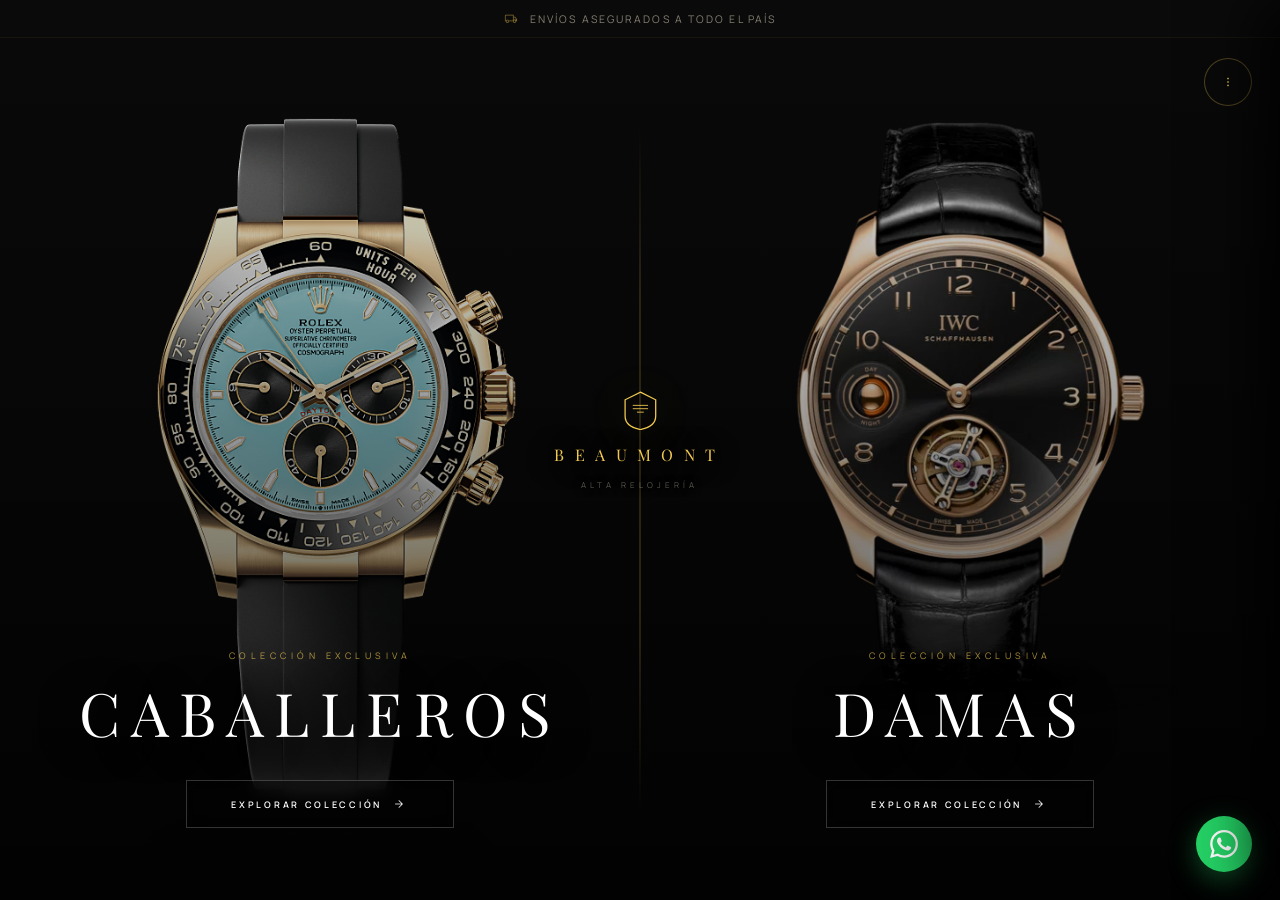
==== index.html @ 64264595 "Alineación visual de esferas (diales) para Damas y Caballeros en Mobile" ====
<!DOCTYPE html>
<html lang="es">
<head>
<meta charset="utf-8"/>
<meta name="viewport" content="width=device-width, initial-scale=1.0"/>
<title>BEAUMONT — Alta Relojería | Ecuador</title>
<meta name="description" content="Beaumont. Alta relojería curada por Donato Toscano. Relojes de lujo para caballeros y damas. Rolex, Patek Philippe, Audemars Piguet, Omega — directos desde Ecuador."/>
<meta name="keywords" content="relojes de lujo ecuador, alta relojería, rolex ecuador, patek philippe, beaumont watches"/>
<meta property="og:title" content="BEAUMONT — Alta Relojería"/>
<meta property="og:description" content="Relojes de lujo para caballeros y damas. Autenticidad 100% garantizada."/>
<meta property="og:type" content="website"/>

<link rel="icon" type="image/svg+xml" href="data:image/svg+xml,%3Csvg width='40' height='46' viewBox='0 0 40 46' fill='none' xmlns='http://www.w3.org/2000/svg'%3E%3Cpath d='M20 2L38 11V30C38 40 30 44 20 46C10 44 2 40 2 30V11L20 2Z' stroke='%23f2ca50' stroke-width='3' fill='none'/%3E%3Crect x='11' y='17' width='18' height='2' fill='%23f2ca50'/%3E%3Crect x='11' y='21' width='18' height='2' fill='%23f2ca50'/%3E%3Crect x='16' y='25' width='8' height='2' fill='%23f2ca50'/%3E%3C/svg%3E"/>

<link rel="preconnect" href="https://fonts.googleapis.com"/>
<link rel="preconnect" href="https://fonts.gstatic.com" crossorigin/>
<link href="https://fonts.googleapis.com/css2?family=Playfair+Display:ital,wght@0,400..900;1,400..900&family=Manrope:wght@200..800&display=swap" rel="stylesheet"/>
<link href="https://fonts.googleapis.com/css2?family=Material+Symbols+Outlined:wght,FILL@100..700,0..1&display=swap" rel="stylesheet"/>

<style>
*, *::before, *::after { box-sizing: border-box; margin: 0; padding: 0; }
:root {
  --gold: #f2ca50;
  --gold-dim: #c5a12a;
  --surface: #070707;
  --text: #e5e2e1;
  --font-serif: 'Playfair Display', Georgia, serif;
  --font-sans: 'Manrope', sans-serif;
}
html { scroll-behavior: smooth; }
body {
  background: var(--surface);
  color: var(--text);
  font-family: var(--font-sans);
  -webkit-font-smoothing: antialiased;
  overflow: hidden; /* No scroll on landing */
  height: 100vh;
}
.mso {
  font-family: 'Material Symbols Outlined';
  font-variation-settings: 'FILL' 0, 'wght' 300;
  display: inline-block; line-height: 1; user-select: none;
}

/* ================================================================
   ANNOUNCEMENT BAR
================================================================ */
#announcement-bar {
  position: fixed; top: 0; left: 0; width: 100%; height: 38px;
  background: #0a0a0a;
  border-bottom: 1px solid rgba(242,202,80,0.06);
  z-index: 100;
  display: flex; align-items: center; justify-content: center;
  overflow: hidden;
}
.announce-track {
  position: relative; width: 100%; height: 100%;
  display: flex; align-items: center; justify-content: center;
}
.announce-msg {
  position: absolute; inset: 0;
  display: flex; align-items: center; justify-content: center; gap: 10px;
  font-size: 10.5px; letter-spacing: 0.2em; text-transform: uppercase;
  color: rgba(200,190,170,0.65);
  opacity: 0; transform: translateY(12px);
  transition: opacity 0.6s ease, transform 0.6s ease;
}
.announce-msg.active { opacity: 1; transform: translateY(0); }
.announce-msg .mso { font-size: 14px; color: var(--gold); opacity: 0.5; }

/* ================================================================
   FULLSCREEN HERO — The Gateway
================================================================ */
#hero-gateway {
  position: fixed; inset: 0;
  display: grid; grid-template-columns: 1fr 1fr;
  margin-top: 38px;
  height: calc(100vh - 38px);
}

/* Each card fills its half */
.gw-card {
  position: relative; overflow: hidden;
  display: flex; flex-direction: column;
  align-items: center; justify-content: flex-end;
  padding: 0 40px 72px;
  text-decoration: none;
  cursor: pointer;
}
.gw-card-bg {
  position: absolute; inset: 0;
  background-size: 100%; background-position: center 20%; background-repeat: no-repeat;
  transition: transform 1.6s cubic-bezier(0.25,0.46,0.45,0.94);
}
.gw-card:hover .gw-card-bg { transform: scale(1.06); }
#gw-men .gw-card-bg { background-size: 110%; background-position: center 30%; }
#gw-women .gw-card-bg { background-size: 105%; background-position: center 18%; }

.gw-card-overlay {
  position: absolute; inset: 0;
  background: linear-gradient(180deg,
    rgba(0,0,0,0.10) 0%,
    rgba(0,0,0,0.35) 40%,
    rgba(0,0,0,0.80) 100%
  );
  transition: background 0.6s;
}
.gw-card:hover .gw-card-overlay {
  background: linear-gradient(180deg,
    rgba(0,0,0,0.20) 0%,
    rgba(0,0,0,0.45) 40%,
    rgba(0,0,0,0.88) 100%
  );
}

/* Beaumont Logo — centered in the intersection */
.gw-logo {
  position: fixed;
  top: 50%; left: 50%;
  transform: translate(-50%, -60%);
  z-index: 20;
  display: flex; flex-direction: column; align-items: center; gap: 14px;
  pointer-events: none;
}
.gw-logo svg { filter: drop-shadow(0 2px 20px rgba(242,202,80,0.25)); }
.gw-logo-name {
  font-family: var(--font-serif);
  font-size: 16px; letter-spacing: 0.65em;
  color: var(--gold); text-transform: uppercase;
  text-shadow: 0 2px 30px rgba(0,0,0,0.8);
}
.gw-logo-sub {
  font-size: 8px; letter-spacing: 0.5em; text-transform: uppercase;
  color: rgba(200,190,170,0.45);
  text-shadow: 0 1px 10px rgba(0,0,0,0.9);
}

/* Card content */
.gw-content {
  position: relative; z-index: 5;
  text-align: center;
  transform: translateY(0);
  transition: transform 0.5s ease;
}
.gw-card:hover .gw-content { transform: translateY(-8px); }

.gw-eyebrow {
  font-size: 9px; letter-spacing: 0.5em; text-transform: uppercase;
  color: var(--gold); margin-bottom: 10px; opacity: 0.7;
}
.gw-title {
  font-family: var(--font-serif);
  font-size: clamp(32px, 5vw, 60px);
  font-weight: 400; letter-spacing: 0.18em;
  color: #fff; text-transform: uppercase;
  margin: 0 0 28px;
  text-shadow: 0 4px 40px rgba(0,0,0,0.6);
}
.gw-btn {
  display: inline-flex; align-items: center; gap: 10px;
  padding: 16px 44px;
  border: 1px solid rgba(255,255,255,0.2);
  background: rgba(0,0,0,0.3);
  backdrop-filter: blur(8px);
  color: #fff; font-family: var(--font-sans);
  font-size: 9px; font-weight: 600; letter-spacing: 0.3em; text-transform: uppercase;
  transition: all 0.45s;
}
.gw-card:hover .gw-btn {
  background: var(--gold); border-color: var(--gold);
  color: #0a0a00;
  box-shadow: 0 8px 40px rgba(242,202,80,0.25);
}

/* Vertical gold divider */
.gw-divider {
  position: fixed;
  top: calc(38px + 10%); bottom: 10%;
  left: 50%; transform: translateX(-50%);
  width: 1px;
  background: linear-gradient(180deg, transparent 0%, rgba(242,202,80,0.3) 25%, rgba(242,202,80,0.3) 75%, transparent 100%);
  z-index: 15;
  pointer-events: none;
}

/* ================================================================
   SIDE MENU BARRA LATERAL
================================================================ */
.sidebar-btn {
  position: fixed; top: 58px; right: 28px; z-index: 101;
  width: 48px; height: 48px; border-radius: 50%;
  background: rgba(10,10,10,0.8); border: 1px solid rgba(242,202,80,0.3);
  display: flex; align-items: center; justify-content: center;
  color: var(--gold); cursor: pointer; backdrop-filter: blur(12px);
  transition: all 0.3s;
}
.sidebar-btn:hover { background: var(--gold); color: #000; transform: scale(1.05); }
.side-drawer {
  position: fixed; top: 0; right: -320px; width: 320px; height: 100vh;
  background: rgba(8,7,6,0.98); backdrop-filter: blur(30px);
  border-left: 1px solid rgba(242,202,80,0.15); z-index: 1000;
  padding: 80px 40px; transition: right 0.5s cubic-bezier(0.2,0.8,0.2,1);
  box-shadow: -20px 0 60px rgba(0,0,0,0.9);
}
.side-drawer.open { right: 0; }
.side-drawer-close {
  position: absolute; top: 28px; right: 28px;
  background: none; border: none; color: #888;
  cursor: pointer; transition: color 0.3s;
}
.side-drawer-close:hover { color: #fff; }
.side-drawer-logo { margin-bottom: 50px; text-align: center; }
.side-drawer-logo svg { filter: drop-shadow(0 2px 10px rgba(242,202,80,0.2)); width: 28px; }
.side-nav { display: flex; flex-direction: column; gap: 24px; }
.side-nav a {
  text-decoration: none; color: #e5e2e1; font-family: var(--font-sans);
  font-size: 11px; letter-spacing: 0.25em; text-transform: uppercase;
  transition: all 0.3s; font-weight: 600; display: flex; align-items: center; gap: 12px;
}
.side-nav a .mso { font-size: 16px; color: var(--gold); opacity: 0.7; }
.side-nav a:hover { color: var(--gold); transform: translateX(8px); }
.side-nav a:hover .mso { opacity: 1; }

/* ================================================================
   WHATSAPP FAB
================================================================ */
.wa-fab {
  position: fixed; bottom: 28px; right: 28px; z-index: 999;
  width: 56px; height: 56px; background: #25D366; border-radius: 50%;
  display: flex; align-items: center; justify-content: center; color: #fff;
  box-shadow: 0 8px 28px rgba(37,211,102,0.35);
  transition: transform 0.3s cubic-bezier(0.4,0,0.2,1);
  text-decoration: none;
}
.wa-fab:hover { transform: scale(1.1) translateY(-4px); }
.wa-fab svg { width: 28px; height: 28px; }

/* ================================================================
   RESPONSIVE
================================================================ */
@media (max-width: 768px) {
  #announcement-bar { height: 34px; }
  #announcement-bar .announce-msg { font-size: 8px; letter-spacing: 0.12em; }
  
  #hero-gateway { margin-top: 34px; height: calc(100vh - 34px); }
  
  #gw-men .gw-card-bg { background-size: 260%; background-position: center 48%; }
  #gw-women .gw-card-bg { background-size: 250%; background-position: center 30%; }

  .gw-card { padding: 0 20px 48px; }
  .gw-title { font-size: 26px !important; letter-spacing: 0.12em; }
  .gw-btn { padding: 13px 28px; font-size: 7.5px; letter-spacing: 0.2em; }
  .gw-eyebrow { font-size: 7px; letter-spacing: 0.35em; }
  
  .gw-logo-name { font-size: 12px; letter-spacing: 0.4em; }
  .gw-logo svg { width: 24px; height: 28px; }
  .gw-logo-sub { font-size: 6.5px; }
  
  .wa-fab { bottom: 20px; right: 20px; width: 50px; height: 50px; }
  .wa-fab svg { width: 24px; height: 24px; }
}

@media (max-width: 420px) {
  .gw-title { font-size: 22px !important; }
  .gw-btn { padding: 11px 22px; }
  .gw-card { padding: 0 14px 36px; }
}
</style>
</head>
<body>

<!-- ===== ANNOUNCEMENT BAR ===== -->
<div id="announcement-bar" aria-label="Anuncios">
  <div class="announce-track">
    <div class="announce-msg active" id="ann-1">
      <span class="mso">local_shipping</span>
      Envíos asegurados a todo el país
    </div>
    <div class="announce-msg" id="ann-2">
      <span class="mso">verified</span>
      Garantía de maquinaria · 12 meses
    </div>
    <div class="announce-msg" id="ann-3">
      <span class="mso">inventory_2</span>
      Empaque de lujo incluido en cada pieza
    </div>
  </div>
</div>

<!-- ===== BEAUMONT LOGO — Centered ===== -->
<div class="gw-logo">
  <svg width="34" height="40" viewBox="0 0 40 46" fill="none">
    <path d="M20 2L38 11V30C38 40 30 44 20 46C10 44 2 40 2 30V11L20 2Z" stroke="#f2ca50" stroke-width="1.5" fill="none"/>
    <rect x="11" y="17" width="18" height="1" fill="#f2ca50"/>
    <rect x="11" y="21" width="18" height="1" fill="#f2ca50"/>
    <rect x="16" y="25" width="8" height="1" fill="#f2ca50"/>
  </svg>
  <div class="gw-logo-name">Beaumont</div>
  <div class="gw-logo-sub">Alta Relojería</div>
</div>

<!-- ===== GOLD DIVIDER ===== -->
<div class="gw-divider"></div>

<!-- ===== SIDEBAR MENU WIDGET (Tres puntitos) ===== -->
<div class="sidebar-btn" onclick="toggleSidebar()" aria-label="Menú Principal">
  <span class="mso">more_vert</span>
</div>

<div class="side-drawer" id="side-drawer">
  <button class="side-drawer-close" onclick="toggleSidebar()"><span class="mso" style="font-size:32px;">close</span></button>
  <div class="side-drawer-logo">
    <svg width="28" viewBox="0 0 40 46" fill="none"><path d="M20 2L38 11V30C38 40 30 44 20 46C10 44 2 40 2 30V11L20 2Z" stroke="#f2ca50" stroke-width="2" fill="none"/></svg>
  </div>
  <nav class="side-nav">
    <a href="index.html"><span class="mso">home</span> Inicio</a>
    <a href="nosotros.html"><span class="mso">auto_awesome</span> Nuestra Historia</a>
    <a href="coleccion.html"><span class="mso">view_carousel</span> Catálogo Completo</a>
    <a href="coleccion.html"><span class="mso">man</span> Relojes Caballeros</a>
    <a href="coleccion.html"><span class="mso">woman</span> Relojes Damas</a>
    <a href="coleccion.html#trust-section"><span class="mso">verified</span> Garantía y Envíos</a>
    <a href="https://wa.me/593900000000" target="_blank"><span class="mso">chat</span> Asesoría WhatsApp</a>
  </nav>
</div>

<!-- ===== HERO GATEWAY ===== -->
<div id="hero-gateway">

  <!-- CABALLEROS -->
  <a href="coleccion.html" class="gw-card" id="gw-men">
    <div class="gw-card-bg" style="background-image: url('imagenes Beamount/m126518ln-0014-8.webp'); background-color: #0a0a0a;"></div>
    <div class="gw-card-overlay"></div>
    <div class="gw-content">
      <div class="gw-eyebrow">Colección Exclusiva</div>
      <h1 class="gw-title">Caballeros</h1>
      <div class="gw-btn">
        Explorar Colección
        <span class="mso" style="font-size:14px;">arrow_forward</span>
      </div>
    </div>
  </a>

  <!-- DAMAS -->
  <a href="coleccion.html" class="gw-card" id="gw-women">
    <div class="gw-card-bg" style="background-image: url('imagenes Beamount/IW545901.webp'); background-color: #0a0a0a;"></div>
    <div class="gw-card-overlay"></div>
    <div class="gw-content">
      <div class="gw-eyebrow">Colección Exclusiva</div>
      <h1 class="gw-title">Damas</h1>
      <div class="gw-btn">
        Explorar Colección
        <span class="mso" style="font-size:14px;">arrow_forward</span>
      </div>
    </div>
  </a>

</div>

<!-- ===== WHATSAPP FAB ===== -->
<a href="https://wa.me/593900000000" target="_blank" class="wa-fab" aria-label="WhatsApp">
  <svg viewBox="0 0 24 24" fill="currentColor"><path d="M17.472 14.382c-.297-.149-1.758-.867-2.03-.967-.273-.099-.471-.148-.67.15-.197.297-.767.966-.94 1.164-.173.199-.347.223-.644.075-.297-.15-1.255-.463-2.39-1.475-.883-.788-1.48-1.761-1.653-2.059-.173-.297-.018-.458.13-.606.134-.133.298-.347.446-.52.149-.174.198-.298.298-.497.099-.198.05-.371-.025-.52-.075-.149-.669-1.612-.916-2.207-.242-.579-.487-.5-.669-.51-.173-.008-.371-.01-.57-.01-.198 0-.52.074-.792.372-.272.297-1.04 1.016-1.04 2.479 0 1.462 1.065 2.875 1.213 3.074.149.198 2.096 3.2 5.077 4.487.709.306 1.262.489 1.694.625.712.227 1.36.195 1.871.118.571-.085 1.758-.719 2.006-1.413.248-.694.248-1.289.173-1.413-.074-.124-.272-.198-.57-.347m-5.421 7.403h-.004a9.87 9.87 0 01-5.031-1.378l-.361-.214-3.741.982.998-3.648-.235-.374a9.86 9.86 0 01-1.51-5.26c.001-5.45 4.436-9.884 9.888-9.884 2.64 0 5.122 1.03 6.988 2.898a9.825 9.825 0 012.893 6.994c-.003 5.45-4.437 9.884-9.885 9.884m8.413-18.297A11.815 11.815 0 0012.05 0C5.495 0 .16 5.335.157 11.892c0 2.096.547 4.142 1.588 5.945L.057 24l6.305-1.654a11.882 11.882 0 005.683 1.448h.005c6.554 0 11.89-5.335 11.893-11.893a11.821 11.821 0 00-3.48-8.413Z"/></svg>
</a>

<!-- ===== SCRIPTS ===== -->
<script>
(function() {
  const msgs = document.querySelectorAll('.announce-msg');
  if (msgs.length < 2) return;
  let current = 0;
  setInterval(() => {
    msgs[current].classList.remove('active');
    current = (current + 1) % msgs.length;
    msgs[current].classList.add('active');
  }, 3500);
})();

function toggleSidebar() {
  document.getElementById('side-drawer').classList.toggle('open');
}
</script>

</body>
</html>
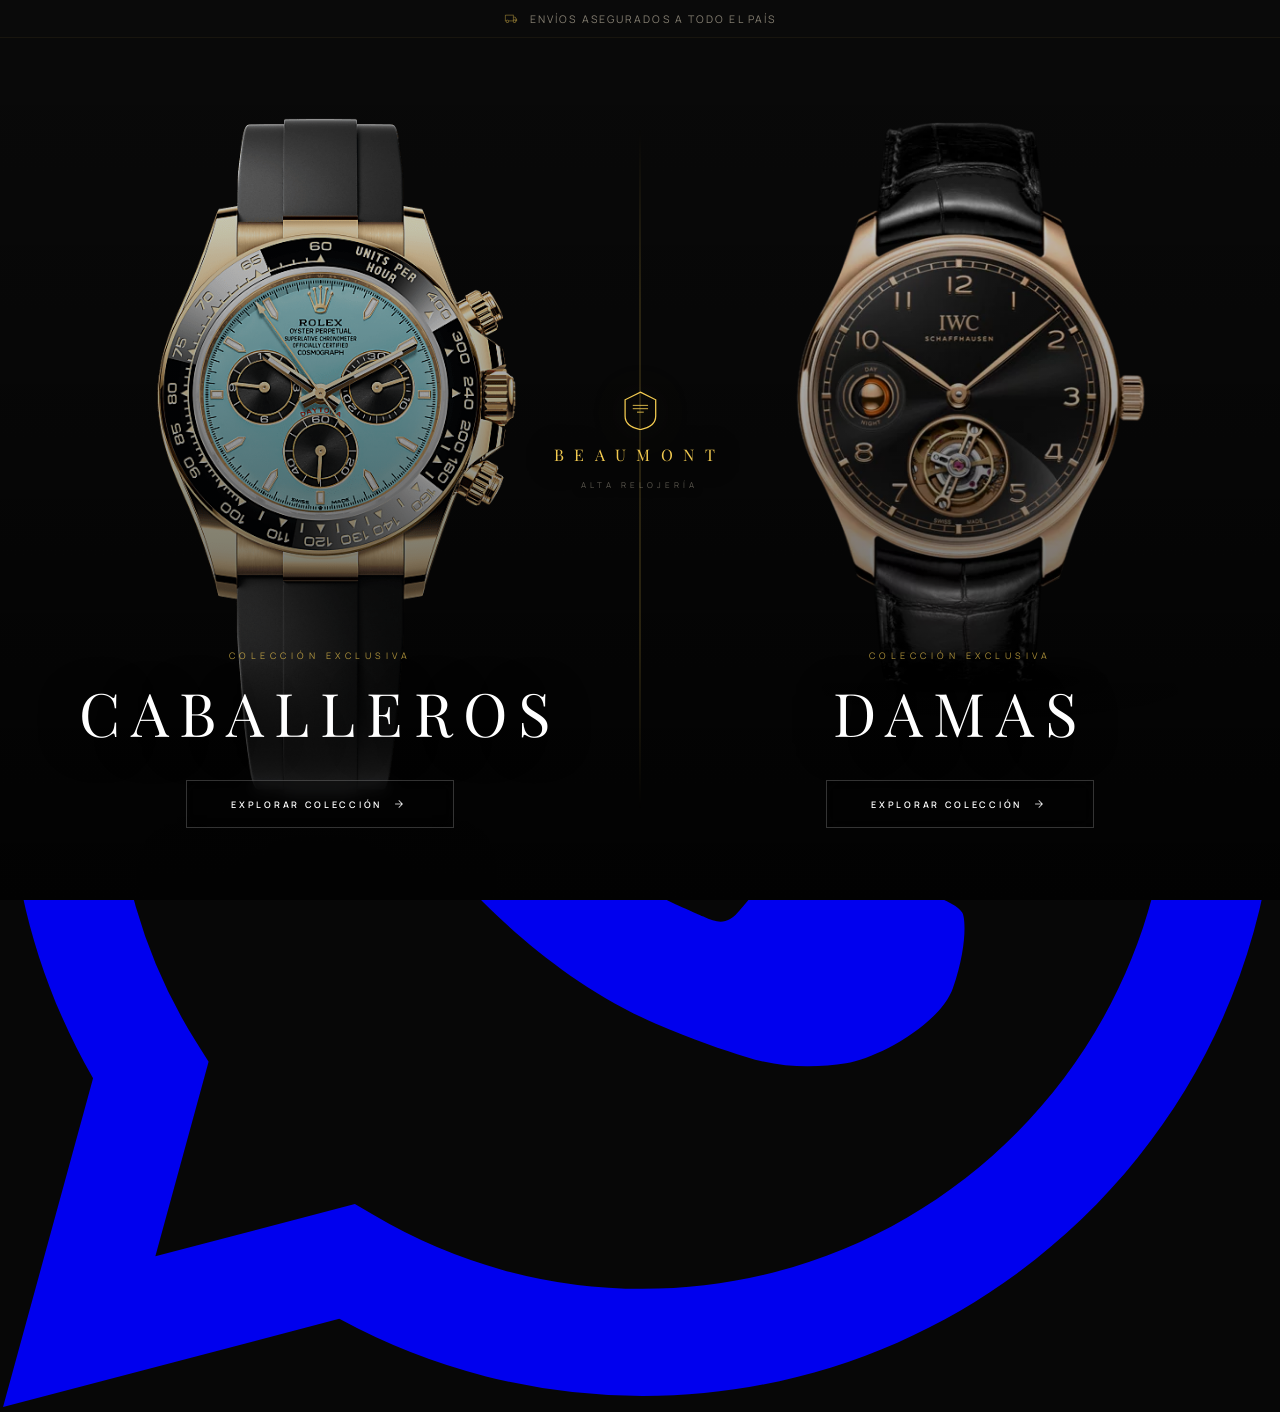
==== commit 08bd2f2a: "Menú lateral modernizado a botón hamburgesa en oro sólido para máxima visibilidad" ====
--- a/index.html
+++ b/index.html
@@ -187,14 +187,16 @@
    SIDE MENU BARRA LATERAL
 ================================================================ */
 .sidebar-btn {
-  position: fixed; top: 58px; right: 28px; z-index: 101;
-  width: 48px; height: 48px; border-radius: 50%;
-  background: rgba(10,10,10,0.8); border: 1px solid rgba(242,202,80,0.3);
+.sidebar-btn {
+  position: fixed; top: 18px; right: 28px; z-index: 101;
+  width: 52px; height: 52px; border-radius: 50%;
+  background: var(--gold); border: 2px solid #e0b42f;
   display: flex; align-items: center; justify-content: center;
-  color: var(--gold); cursor: pointer; backdrop-filter: blur(12px);
+  color: #000; cursor: pointer; backdrop-filter: blur(12px);
+  box-shadow: 0 4px 24px rgba(242,202,80,0.3);
   transition: all 0.3s;
 }
-.sidebar-btn:hover { background: var(--gold); color: #000; transform: scale(1.05); }
+.sidebar-btn:hover { background: #fff; color: #000; border-color: #fff; transform: scale(1.08); }
 .side-drawer {
   position: fixed; top: 0; right: -320px; width: 320px; height: 100vh;
   background: rgba(8,7,6,0.98); backdrop-filter: blur(30px);
@@ -304,7 +306,7 @@
 
 <!-- ===== SIDEBAR MENU WIDGET (Tres puntitos) ===== -->
 <div class="sidebar-btn" onclick="toggleSidebar()" aria-label="Menú Principal">
-  <span class="mso">more_vert</span>
+  <span class="mso" style="font-size:24px; font-weight: 800; color: #000;">menu</span>
 </div>
 
 <div class="side-drawer" id="side-drawer">
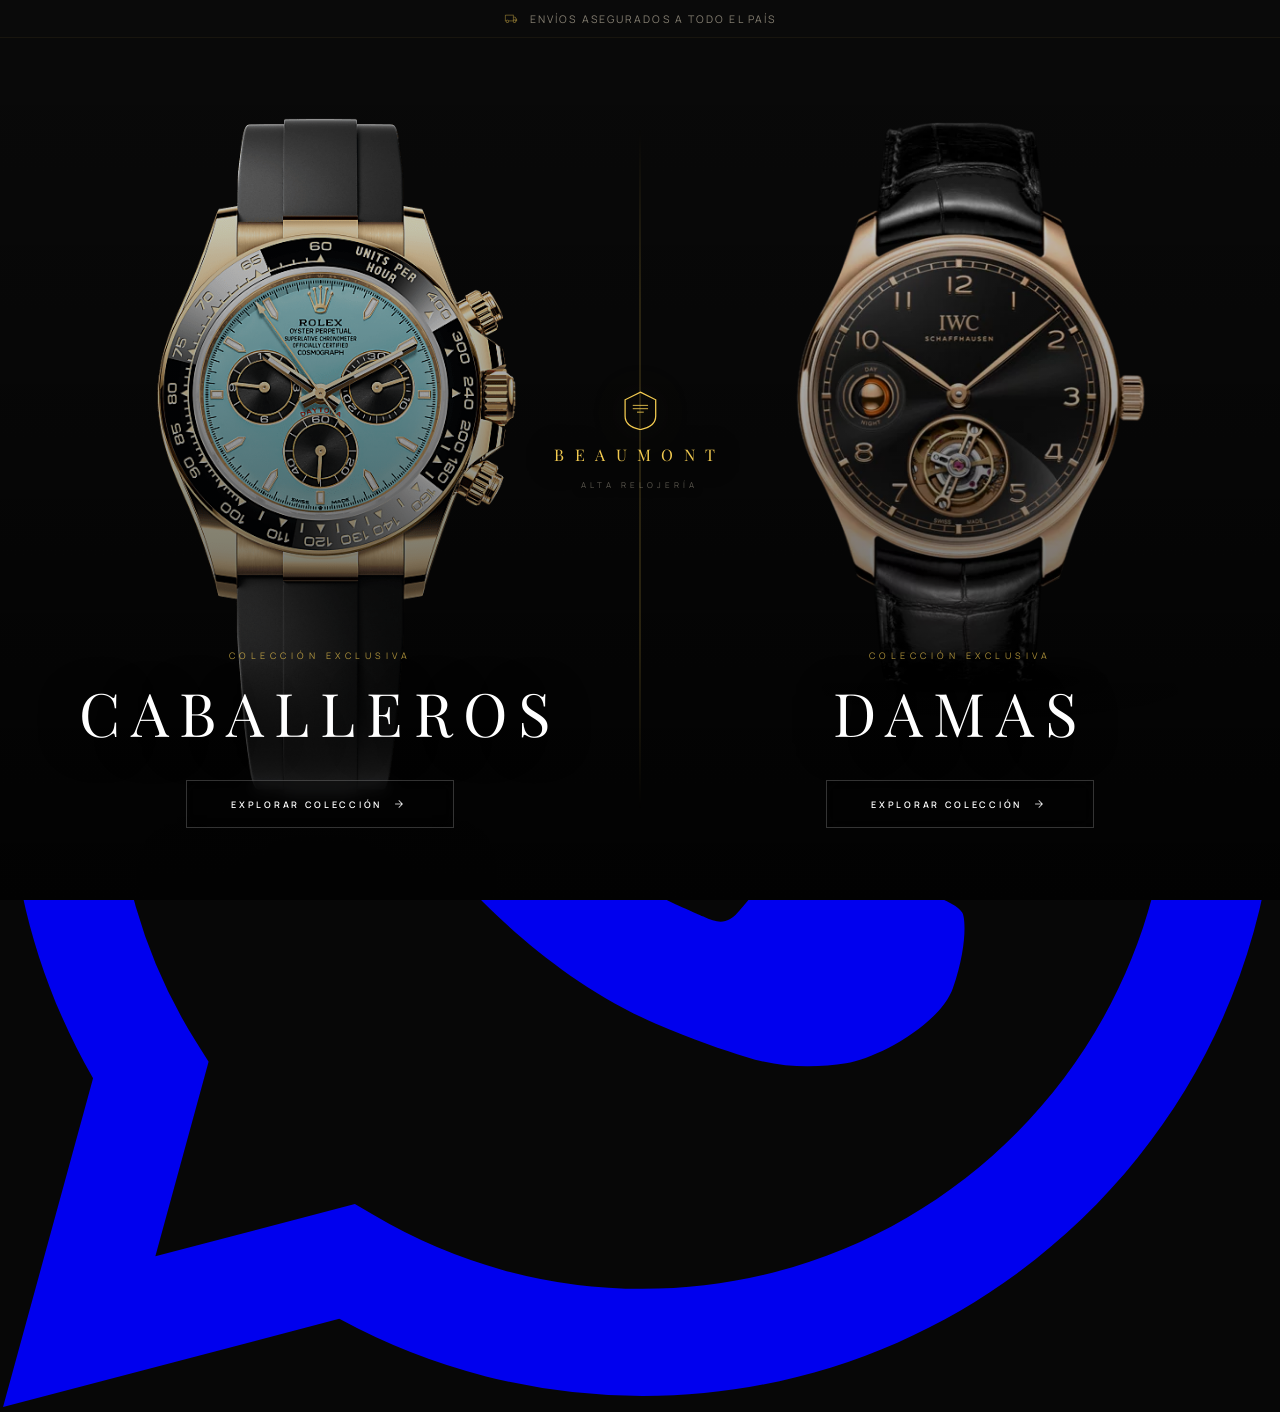
==== commit cf01d489: "Ajuste de posición botón menú para que no se oculte en mobile" ====
--- a/index.html
+++ b/index.html
@@ -188,7 +188,7 @@
 ================================================================ */
 .sidebar-btn {
 .sidebar-btn {
-  position: fixed; top: 18px; right: 28px; z-index: 101;
+  position: fixed; top: 28px; left: 50%; transform: translateX(-50%); z-index: 101;
   width: 52px; height: 52px; border-radius: 50%;
   background: var(--gold); border: 2px solid #e0b42f;
   display: flex; align-items: center; justify-content: center;
@@ -196,7 +196,7 @@
   box-shadow: 0 4px 24px rgba(242,202,80,0.3);
   transition: all 0.3s;
 }
-.sidebar-btn:hover { background: #fff; color: #000; border-color: #fff; transform: scale(1.08); }
+.sidebar-btn:hover { background: #fff; color: #000; border-color: #fff; transform: translate(-50%, -4px); }
 .side-drawer {
   position: fixed; top: 0; right: -320px; width: 320px; height: 100vh;
   background: rgba(8,7,6,0.98); backdrop-filter: blur(30px);
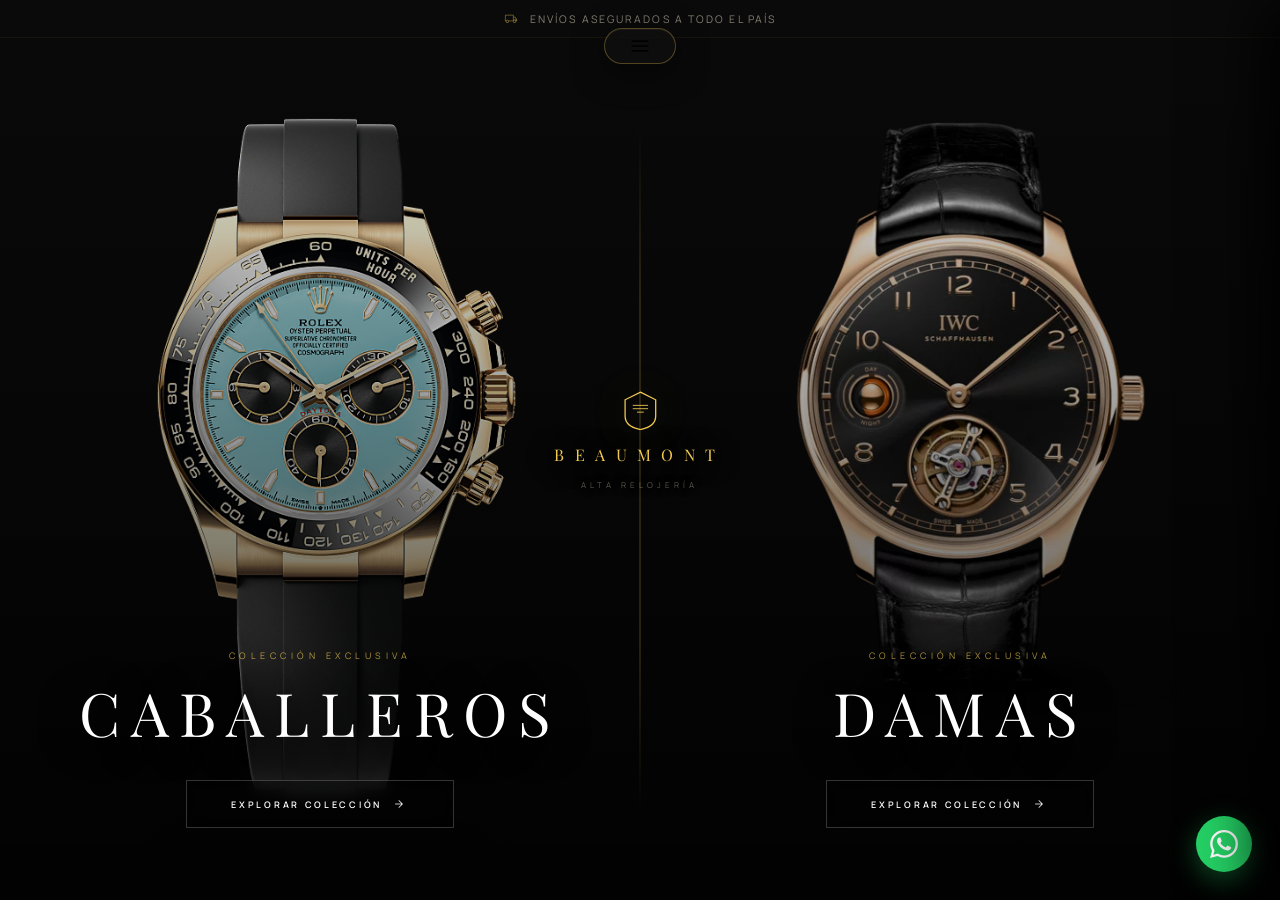
==== commit cede2df8: "Aplicando directrices UI/UX Max al botón principal y tarjetas bancarias" ====
--- a/index.html
+++ b/index.html
@@ -187,16 +187,20 @@
    SIDE MENU BARRA LATERAL
 ================================================================ */
 .sidebar-btn {
-.sidebar-btn {
   position: fixed; top: 28px; left: 50%; transform: translateX(-50%); z-index: 101;
-  width: 52px; height: 52px; border-radius: 50%;
-  background: var(--gold); border: 2px solid #e0b42f;
+  width: 72px; height: 36px; border-radius: 100px;
+  background: rgba(18,18,18,0.5); backdrop-filter: blur(16px);
+  border: 1px solid rgba(242,202,80,0.3);
   display: flex; align-items: center; justify-content: center;
-  color: #000; cursor: pointer; backdrop-filter: blur(12px);
-  box-shadow: 0 4px 24px rgba(242,202,80,0.3);
-  transition: all 0.3s;
-}
-.sidebar-btn:hover { background: #fff; color: #000; border-color: #fff; transform: translate(-50%, -4px); }
+  color: var(--gold); cursor: pointer; 
+  box-shadow: 0 8px 32px rgba(0,0,0,0.5), inset 0 1px 0 rgba(255,255,255,0.05);
+  transition: all 0.4s cubic-bezier(0.25, 1, 0.5, 1);
+}
+.sidebar-btn:hover { 
+  background: rgba(28,28,28,0.8); color: #fff; border-color: var(--gold); 
+  transform: translateX(-50%) translateY(-2px) scale(1.02); 
+  box-shadow: 0 12px 40px rgba(242,202,80,0.15), inset 0 1px 0 rgba(255,255,255,0.1);
+}
 .side-drawer {
   position: fixed; top: 0; right: -320px; width: 320px; height: 100vh;
   background: rgba(8,7,6,0.98); backdrop-filter: blur(30px);
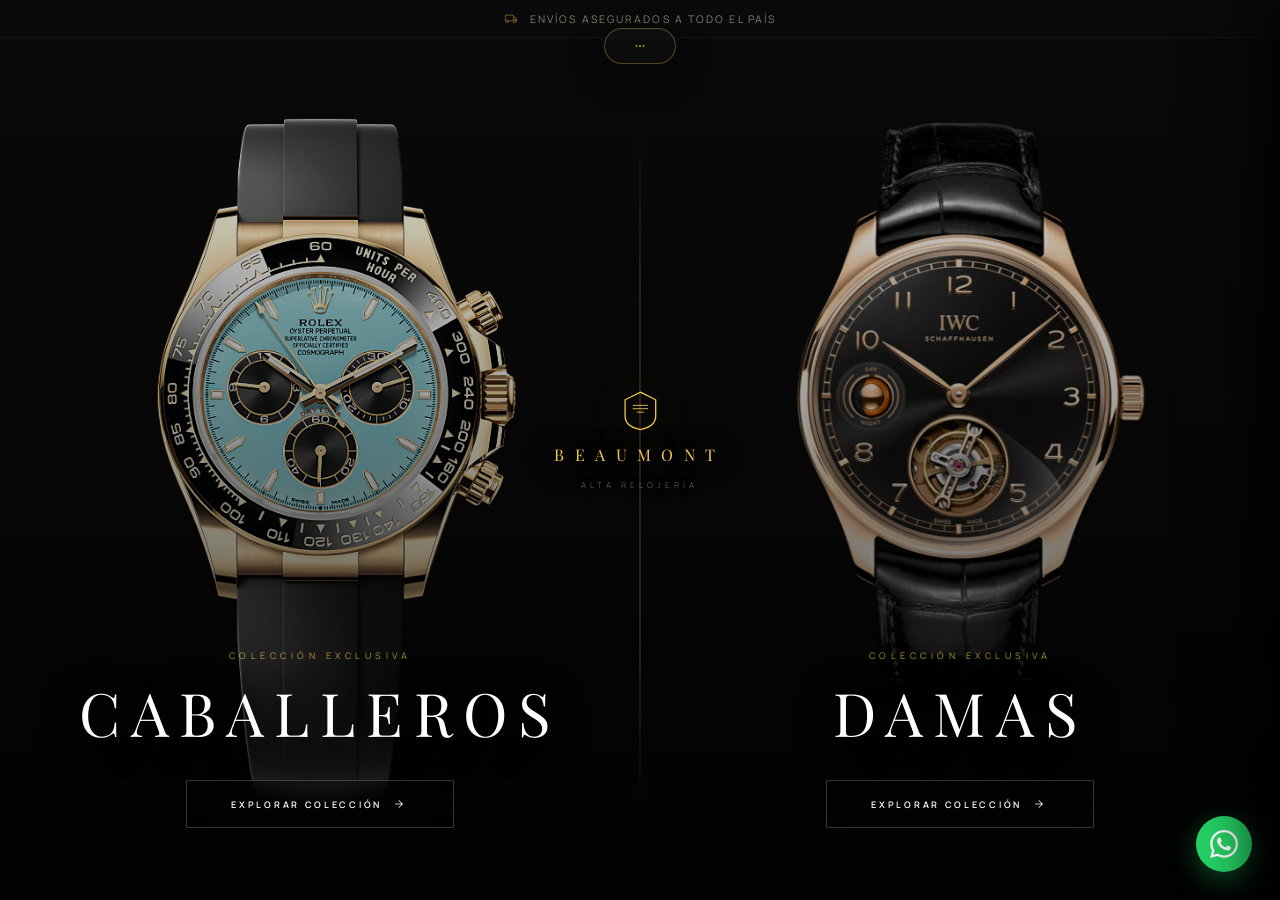
==== commit 9858a75f: "Redireccionamiento global de todos los enlaces de WhatsApp al número oficial +593 997590844" ====
--- a/index.html
+++ b/index.html
@@ -310,7 +310,7 @@
 
 <!-- ===== SIDEBAR MENU WIDGET (Tres puntitos) ===== -->
 <div class="sidebar-btn" onclick="toggleSidebar()" aria-label="Menú Principal">
-  <span class="mso" style="font-size:24px; font-weight: 800; color: #000;">menu</span>
+  <span class="mso">more_horiz</span>
 </div>
 
 <div class="side-drawer" id="side-drawer">
@@ -325,7 +325,7 @@
     <a href="coleccion.html"><span class="mso">man</span> Relojes Caballeros</a>
     <a href="coleccion.html"><span class="mso">woman</span> Relojes Damas</a>
     <a href="coleccion.html#trust-section"><span class="mso">verified</span> Garantía y Envíos</a>
-    <a href="https://wa.me/593900000000" target="_blank"><span class="mso">chat</span> Asesoría WhatsApp</a>
+    <a href="https://wa.me/593997590844" target="_blank"><span class="mso">chat</span> Asesoría WhatsApp</a>
   </nav>
 </div>
 
@@ -363,7 +363,7 @@
 </div>
 
 <!-- ===== WHATSAPP FAB ===== -->
-<a href="https://wa.me/593900000000" target="_blank" class="wa-fab" aria-label="WhatsApp">
+<a href="https://wa.me/593997590844" target="_blank" class="wa-fab" aria-label="WhatsApp">
   <svg viewBox="0 0 24 24" fill="currentColor"><path d="M17.472 14.382c-.297-.149-1.758-.867-2.03-.967-.273-.099-.471-.148-.67.15-.197.297-.767.966-.94 1.164-.173.199-.347.223-.644.075-.297-.15-1.255-.463-2.39-1.475-.883-.788-1.48-1.761-1.653-2.059-.173-.297-.018-.458.13-.606.134-.133.298-.347.446-.52.149-.174.198-.298.298-.497.099-.198.05-.371-.025-.52-.075-.149-.669-1.612-.916-2.207-.242-.579-.487-.5-.669-.51-.173-.008-.371-.01-.57-.01-.198 0-.52.074-.792.372-.272.297-1.04 1.016-1.04 2.479 0 1.462 1.065 2.875 1.213 3.074.149.198 2.096 3.2 5.077 4.487.709.306 1.262.489 1.694.625.712.227 1.36.195 1.871.118.571-.085 1.758-.719 2.006-1.413.248-.694.248-1.289.173-1.413-.074-.124-.272-.198-.57-.347m-5.421 7.403h-.004a9.87 9.87 0 01-5.031-1.378l-.361-.214-3.741.982.998-3.648-.235-.374a9.86 9.86 0 01-1.51-5.26c.001-5.45 4.436-9.884 9.888-9.884 2.64 0 5.122 1.03 6.988 2.898a9.825 9.825 0 012.893 6.994c-.003 5.45-4.437 9.884-9.885 9.884m8.413-18.297A11.815 11.815 0 0012.05 0C5.495 0 .16 5.335.157 11.892c0 2.096.547 4.142 1.588 5.945L.057 24l6.305-1.654a11.882 11.882 0 005.683 1.448h.005c6.554 0 11.89-5.335 11.893-11.893a11.821 11.821 0 00-3.48-8.413Z"/></svg>
 </a>
 
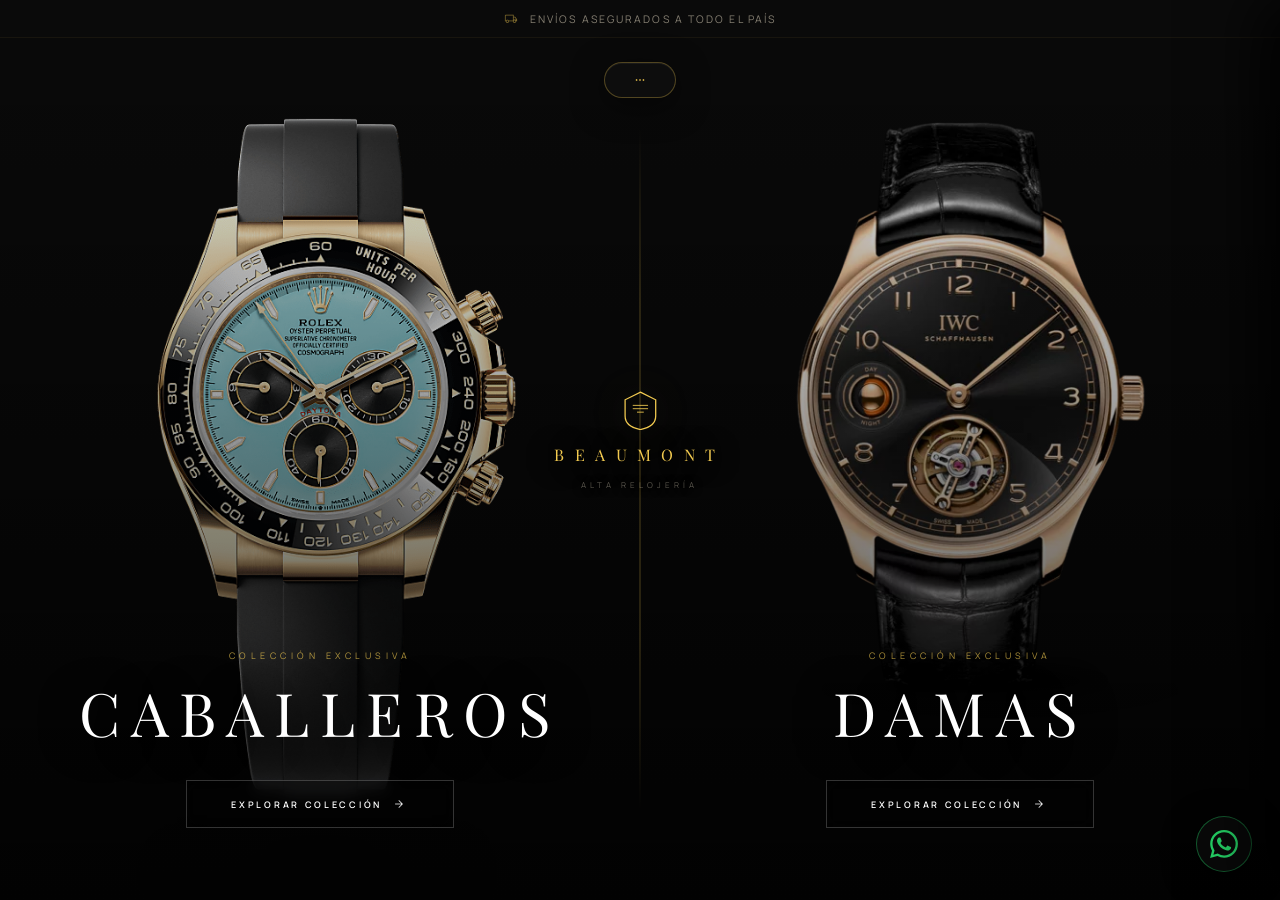
==== commit 329cb08b: "Arquitectura UI final: Corrección de solapamientos en el header y elevación de CTAs de WhatsApp a ni" ====
--- a/index.html
+++ b/index.html
@@ -187,7 +187,7 @@
    SIDE MENU BARRA LATERAL
 ================================================================ */
 .sidebar-btn {
-  position: fixed; top: 28px; left: 50%; transform: translateX(-50%); z-index: 101;
+  position: fixed; top: 62px; left: 50%; transform: translateX(-50%); z-index: 101;
   width: 72px; height: 36px; border-radius: 100px;
   background: rgba(18,18,18,0.5); backdrop-filter: blur(16px);
   border: 1px solid rgba(242,202,80,0.3);
@@ -232,14 +232,15 @@
 ================================================================ */
 .wa-fab {
   position: fixed; bottom: 28px; right: 28px; z-index: 999;
-  width: 56px; height: 56px; background: #25D366; border-radius: 50%;
-  display: flex; align-items: center; justify-content: center; color: #fff;
-  box-shadow: 0 8px 28px rgba(37,211,102,0.35);
-  transition: transform 0.3s cubic-bezier(0.4,0,0.2,1);
-  text-decoration: none;
-}
-.wa-fab:hover { transform: scale(1.1) translateY(-4px); }
+  width: 56px; height: 56px; background: rgba(10,10,10,0.9); border: 1px solid rgba(37,211,102,0.4); border-radius: 50%;
+  display: flex; align-items: center; justify-content: center; color: #25D366;
+  backdrop-filter: blur(12px); box-shadow: 0 8px 32px rgba(0,0,0,0.8);
+  transition: all 0.4s cubic-bezier(0.175, 0.885, 0.32, 1.275);
+  text-decoration: none; animation: wa-float 4s infinite ease-in-out;
+}
+.wa-fab:hover { transform: scale(1.1) translateY(-8px); border-color: #25D366; color: #fff; background: #25D366; box-shadow: 0 15px 40px rgba(37,211,102,0.3); }
 .wa-fab svg { width: 28px; height: 28px; }
+@keyframes wa-float { 0%, 100% { transform: translateY(0); } 50% { transform: translateY(-6px); box-shadow: 0 15px 40px rgba(0,0,0,0.9), 0 0 20px rgba(37,211,102,0.15); } }
 
 /* ================================================================
    RESPONSIVE
@@ -249,6 +250,7 @@
   #announcement-bar .announce-msg { font-size: 8px; letter-spacing: 0.12em; }
   
   #hero-gateway { margin-top: 34px; height: calc(100vh - 34px); }
+  .sidebar-btn { top: 56px; }
   
   #gw-men .gw-card-bg { background-size: 260%; background-position: center 48%; }
   #gw-women .gw-card-bg { background-size: 250%; background-position: center 30%; }
